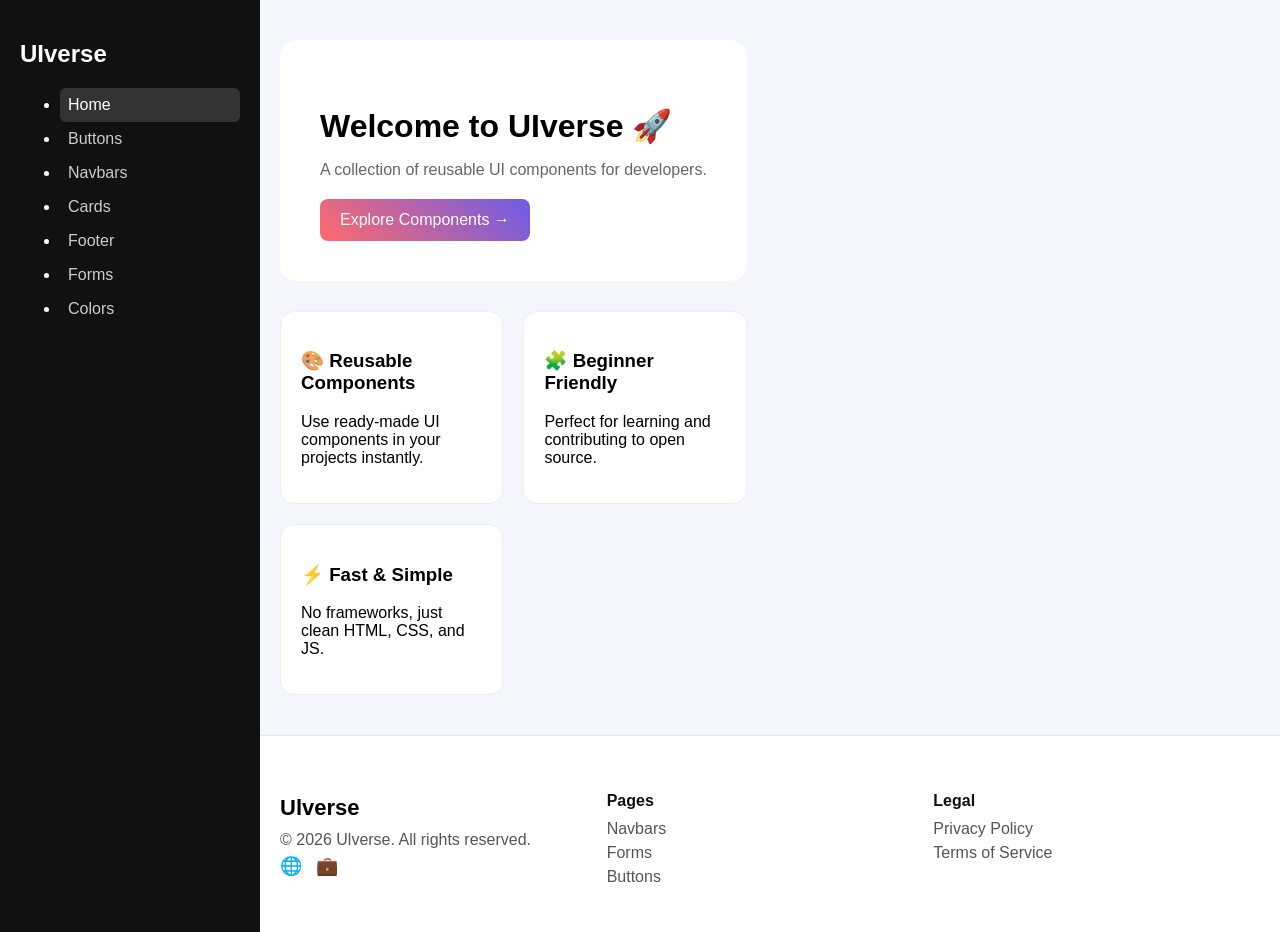
==== index.html @ 5fb39b83 "added footer and made it stick to the ground" ====
<!DOCTYPE html>
<html lang="en">
<head>
  <meta charset="UTF-8">
  <meta name="viewport" content="width=device-width, initial-scale=1.0">
  <link rel="icon" type="image/x-icon" href="/Public/favicon.ico" />
  <title>UIverse</title>
  <link rel="stylesheet" href="style.css">
</head>
<body>

<div class="container">

  <!-- Sidebar -->
  <aside class="sidebar">
    <h2>UIverse</h2>
    <ul>
      <li class="active"><a href="index.html">Home</a></li>
      <li><a href="button.html">Buttons</a></li>
      <li><a href="navbar.html">Navbars</a></li>
      <li><a href="cards.html">Cards</a></li>
      <li><a href="footer.html">Footer</a></li>
      <li><a href="form.html">Forms</a></li>
      <li><a href="color.html">Colors</a></li>
    </ul>
  </aside>

  <!-- Main -->
  <main class="main home">

    <!-- Hero Section -->
    <section class="hero">
      <h1>Welcome to UIverse 🚀</h1>
      <p>A collection of reusable UI components for developers.</p>

      <a href="button.html" class="explore-btn">
        Explore Components →
      </a>
    </section>

    <!-- Features -->
    <section class="features">

      <div class="feature-card">
        <h3>🎨 Reusable Components</h3>
        <p>Use ready-made UI components in your projects instantly.</p>
      </div>

      <div class="feature-card">
        <h3>🧩 Beginner Friendly</h3>
        <p>Perfect for learning and contributing to open source.</p>
      </div>

      <div class="feature-card">
        <h3>⚡ Fast & Simple</h3>
        <p>No frameworks, just clean HTML, CSS, and JS.</p>
      </div>

    </section>

  </main>

</div>
<footer class="footer">
  <div class="footer-container">

    <!-- Brand -->
    <div class="footer-col">
      <h2>Ulverse</h2>
      <p>© 2026 Ulverse. All rights reserved.</p>
      <div class="socials">
        <span>🌐</span>
        <span>💼</span>
      </div>
    </div>

    <!-- Pages -->
    <div class="footer-col">
      <h3>Pages</h3>
      <p>Navbars</p>
      <p>Forms</p>
      <p>Buttons</p>
    </div>

    <!-- Legal -->
    <div class="footer-col">
      <h3>Legal</h3>
      <p>Privacy Policy</p>
      <p>Terms of Service</p>
    </div>

  </div>
</footer>
</body>
</html>
---- style.css ----
body {
  margin: 0;
  font-family: Arial, sans-serif;
  background: #f4f6fb;
}

.container {
  display: flex;
}

/* Sidebar */
.sidebar {
  width: 220px;
  height: 100vh;
  background: #111;
  color: white;
  padding: 20px;
  position: fixed;
}

.sidebar a {
  display: block;
  padding: 8px;
  color: #ccc;
  text-decoration: none;
  border-radius: 6px;
}

.sidebar a:hover,
.sidebar .active a {
  color: white;
  background: #333;
}

/* Main */
.main {
  margin-left: 240px;
  padding: 40px;
  display: grid;
  grid-template-columns: repeat(auto-fit, minmax(280px, 1fr));
  gap: 20px;
}

/* Header */
.page-header {
  grid-column: 1 / -1;
}

.page-header p {
  color: #666;
}

/* Card */
.component-card {
  background: white;
  padding: 20px;
  border-radius: 14px;
  border: 1px solid #eee;
  display: flex;
  flex-direction: column;
  gap: 12px;
  transition: 0.3s;
}

.component-card:hover {
  transform: translateY(-6px);
  box-shadow: 0 15px 35px rgba(0,0,0,0.08);
}

/* Center Button */
.component-card button:first-of-type {
  align-self: center;
}

/* Actions */
.actions {
  display: flex;
  gap: 10px;
}

.actions button {
  flex: 1;
  padding: 8px;
  border: none;
  background: #111;
  color: white;
  border-radius: 6px;
  cursor: pointer;
}

.actions button:hover {
  background: #333;
}

/* Code */
.code-block {
  display: none;
  background: #0d1117;
  color: #c9d1d9;
  padding: 12px;
  border-radius: 10px;
  font-size: 12px;
}

/* Buttons */

/* Gradient */
.gradient-btn {
  padding: 10px 20px;
  border: none;
  color: white;
  background: linear-gradient(45deg, #ff6b6b, #6c5ce7);
  border-radius: 6px;
}

/* Outline */
.outline-btn {
  padding: 10px 20px;
  border: 2px solid #6c5ce7;
  background: transparent;
  color: #6c5ce7;
  border-radius: 6px;
}

/* Neon */
.neon-btn {
  padding: 10px 20px;
  background: #111;
  color: #00f7ff;
  border: 2px solid #00f7ff;
}

/* Glass */
.glass-btn {
  padding: 10px 20px;
  background: rgba(255,255,255,0.2);
  backdrop-filter: blur(10px);
  border-radius: 8px;
}

/* Shadow */
.shadow-btn {
  padding: 10px 20px;
  background: #00b894;
  color: white;
  border: none;
  border-radius: 6px;
  box-shadow: 0 5px 0 #019875;
}

/* Home Layout */
.home {
  display: block;
}

/* Hero Section */
.hero {
  background: white;
  padding: 40px;
  border-radius: 16px;
  margin-bottom: 30px;
}

.hero h1 {
  font-size: 32px;
  margin-bottom: 10px;
}

.hero p {
  color: #666;
  margin-bottom: 20px;
}

/* Explore Button */
.explore-btn {
  display: inline-block;
  padding: 12px 20px;
  background: linear-gradient(45deg, #ff6b6b, #6c5ce7);
  color: white;
  text-decoration: none;
  border-radius: 8px;
  transition: 0.3s;
}

.explore-btn:hover {
  transform: scale(1.05);
}

/* Features Grid */
.features {
  display: grid;
  grid-template-columns: repeat(auto-fit, minmax(220px, 1fr));
  gap: 20px;
}

/* Feature Card */
.feature-card {
  background: white;
  padding: 20px;
  border-radius: 14px;
  border: 1px solid #eee;
  transition: 0.3s;
}

.feature-card:hover {
  transform: translateY(-5px);
  box-shadow: 0 10px 25px rgba(0,0,0,0.08);
}

/* Make page full height */
body {
  display: flex;
  flex-direction: column;
  min-height: 100vh;
}

/* Push footer down */
.container {
  flex: 1;
}

/* Footer */
.footer {
  margin-left: 220px;
  background: #ffffff;
  padding: 40px 60px;
  border-top: 1px solid #e5e7eb;
}

/* Grid layout */
.footer-container {
  display: grid;
  grid-template-columns: repeat(3, 1fr); /* fixed since 3 columns */
  gap: 40px;
}

/* Typography */
.footer-col h2 {
  font-size: 22px;
  margin-bottom: 10px;
}

.footer-col h3 {
  font-size: 16px;
  margin-bottom: 10px;
  color: #111;
}

.footer-col p {
  margin: 6px 0;
  color: #555;
  cursor: pointer;
  transition: 0.2s;
}

.footer-col p:hover {
  color: #000;
  transform: translateX(3px);
}

/* Social icons */
.socials span {
  margin-right: 10px;
  font-size: 18px;
  cursor: pointer;
  transition: 0.2s;
}

.socials span:hover {
  transform: scale(1.2);
}
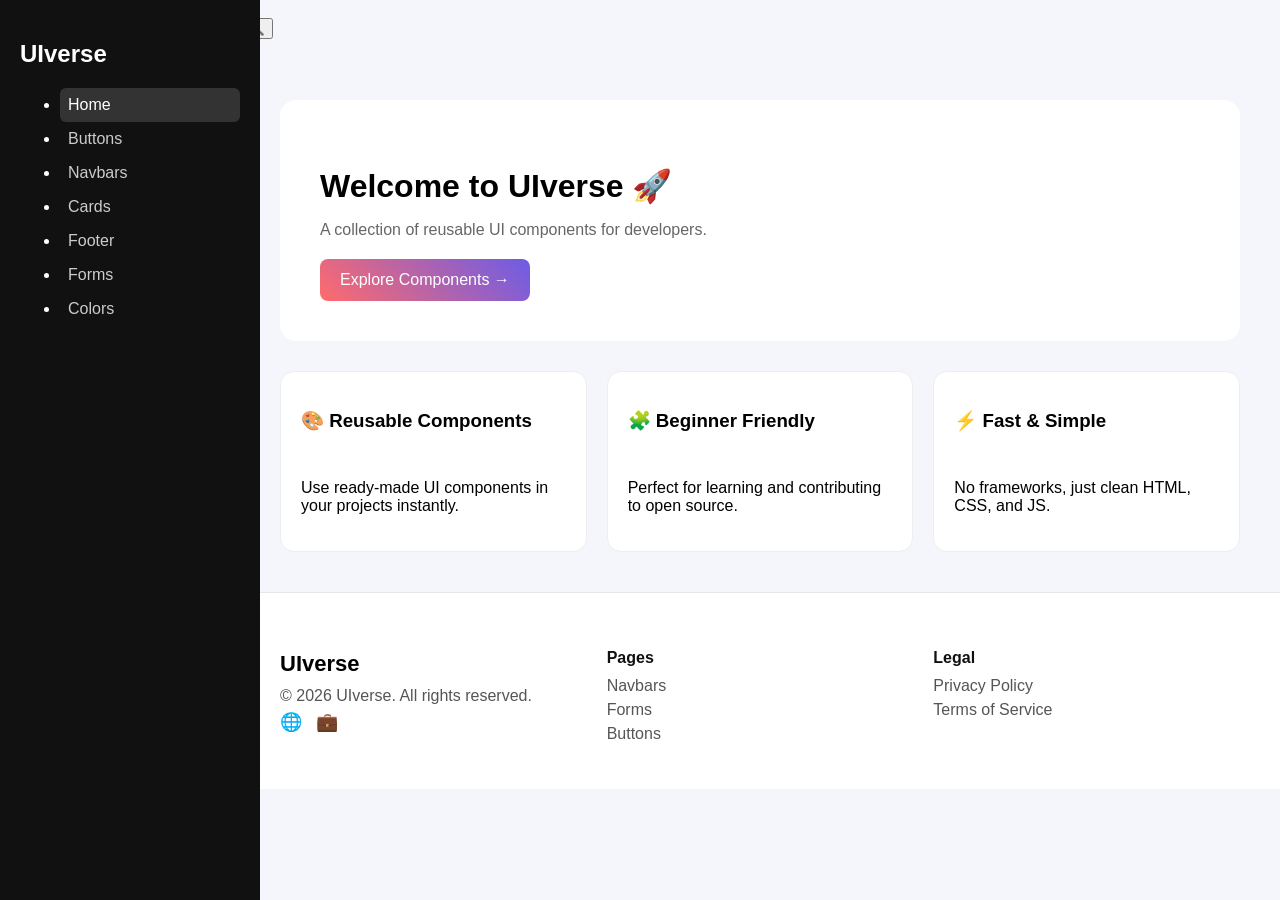
==== commit df3579fe: "Merge branch 'main' into main" ====
--- a/index.html
+++ b/index.html
@@ -9,7 +9,28 @@
 </head>
 <body>
 
-<div class="container">
+  <nav class="navbar">
+  <!-- Logo -->
+  <div class="logo">Ulverse</div>
+
+  <!-- Center Search Bar -->
+  <div class="search-bar">
+    <span class="nav-link active">Explore</span>
+    <input type="text" id="searchInput" placeholder="Search Components" />
+    <button class="search-btn">🔍</button>
+  </div>
+
+  <!-- Right Section -->
+  <div class="nav-right">
+    <button class="nav-btn">Add Component</button>
+    <button class="nav-btn">My Collection</button>
+    <a href="#"></a>
+    <a href="#"></a>
+  </div>
+</nav>
+
+
+ 
 
   <!-- Sidebar -->
   <aside class="sidebar">
@@ -26,6 +47,7 @@
   </aside>
 
   <!-- Main -->
+   <div class="content">
   <main class="main home">
 
     <!-- Hero Section -->
@@ -41,24 +63,22 @@
     <!-- Features -->
     <section class="features">
 
-      <div class="feature-card">
-        <h3>🎨 Reusable Components</h3>
-        <p>Use ready-made UI components in your projects instantly.</p>
-      </div>
+  <div class="feature-card component-card">
+    <h3>🎨 Reusable Components</h3>
+    <p>Use ready-made UI components in your projects instantly.</p>
+  </div>
 
-      <div class="feature-card">
-        <h3>🧩 Beginner Friendly</h3>
-        <p>Perfect for learning and contributing to open source.</p>
-      </div>
+  <div class="feature-card component-card">
+    <h3>🧩 Beginner Friendly</h3>
+    <p>Perfect for learning and contributing to open source.</p>
+  </div>
 
-      <div class="feature-card">
-        <h3>⚡ Fast & Simple</h3>
-        <p>No frameworks, just clean HTML, CSS, and JS.</p>
-      </div>
+  <div class="feature-card component-card">
+    <h3>⚡ Fast & Simple</h3>
+    <p>No frameworks, just clean HTML, CSS, and JS.</p>
+  </div>
 
-    </section>
-
-  </main>
+</section>
 
 </div>
 <footer class="footer">
@@ -66,8 +86,8 @@
 
     <!-- Brand -->
     <div class="footer-col">
-      <h2>Ulverse</h2>
-      <p>© 2026 Ulverse. All rights reserved.</p>
+      <h2>UIverse</h2>
+      <p>© 2026 UIverse. All rights reserved.</p>
       <div class="socials">
         <span>🌐</span>
         <span>💼</span>
@@ -92,4 +112,4 @@
   </div>
 </footer>
 </body>
-</html>+</html>
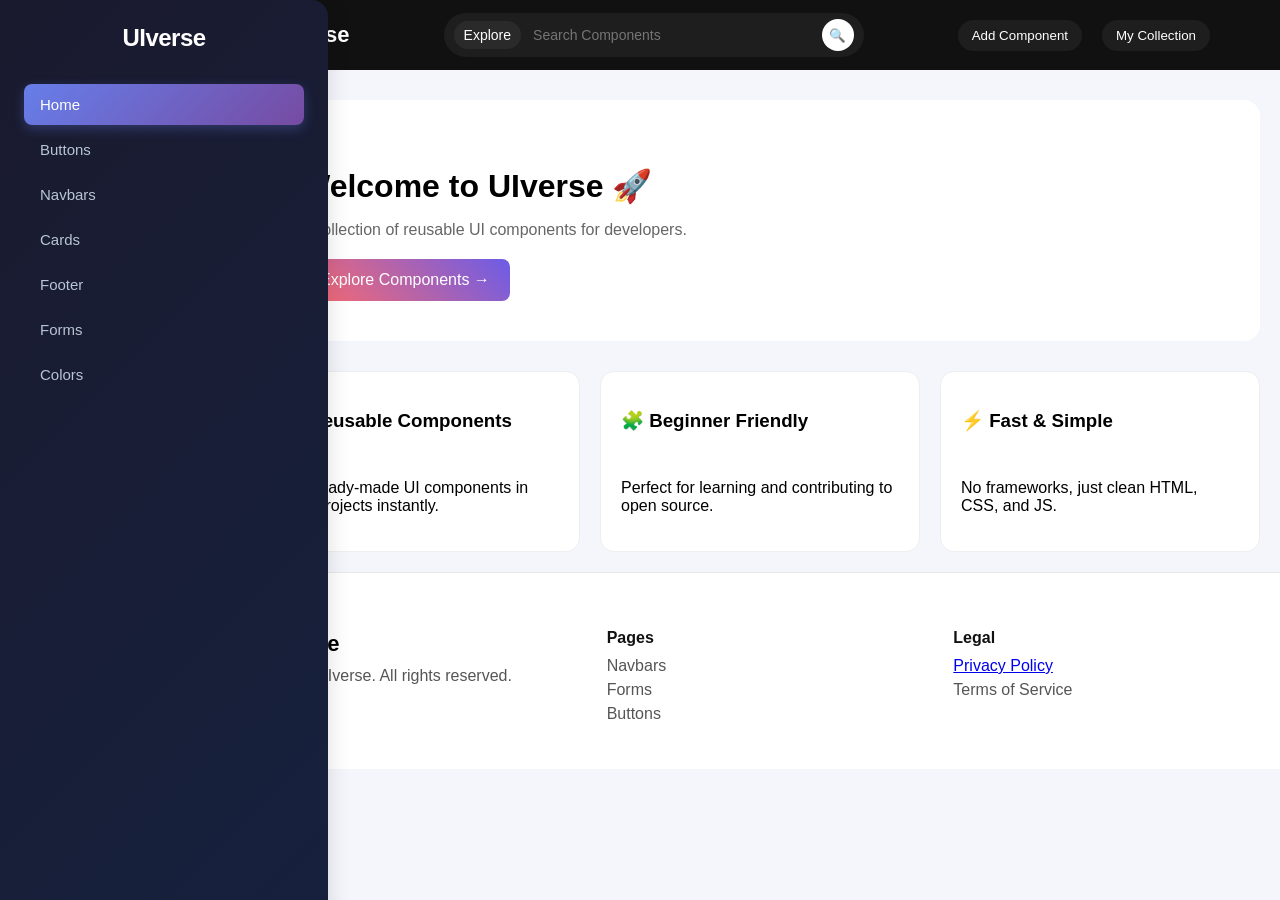
==== commit dabb2f7a: "Merge pull request #49 from chinmay1126/main privacy-policy page added" ====
--- a/index.html
+++ b/index.html
@@ -45,6 +45,7 @@
       <li><a href="color.html">Colors</a></li>
     </ul>
   </aside>
+  <div class="sidebar-backdrop" onclick="toggleSidebar()"></div>
 
   <!-- Main -->
    <div class="content">
@@ -105,11 +106,12 @@
     <!-- Legal -->
     <div class="footer-col">
       <h3>Legal</h3>
-      <p>Privacy Policy</p>
+      <p id="privacy-policy"><a href="privacypolicy.html">Privacy Policy</a></p>
       <p>Terms of Service</p>
     </div>
 
   </div>
 </footer>
+<script src="script.js"></script>
 </body>
 </html>
--- a/style.css
+++ b/style.css
@@ -1,41 +1,138 @@
+html, body {
+  height: 100%;
+  margin: 0;
+}
+
 body {
   margin: 0;
+  display: flex;
+  flex-direction: column;
   font-family: Arial, sans-serif;
   background: #f4f6fb;
 }
 
 .container {
   display: flex;
+  flex: 1;
 }
 
 /* Sidebar */
 .sidebar {
-  width: 220px;
+  width: 280px;
   height: 100vh;
-  background: #111;
-  color: white;
-  padding: 20px;
+  background: linear-gradient(135deg, #1a1a2e 0%, #16213e 100%);
+  color: white;
+  padding: 24px;
   position: fixed;
+  top: 0;
+  left: 0;
+  z-index: 1050;
+  box-shadow: 4px 0 20px rgba(0, 0, 0, 0.1);
+  transition: transform 0.3s cubic-bezier(0.4, 0, 0.2, 1);
+  border-radius: 0 16px 16px 0;
+  transform: translateX(0);
+}
+
+.sidebar-hidden .sidebar {
+  transform: translateX(-100%);
+}
+
+.sidebar-hidden .main {
+  margin-left: 0;
+  padding-top: 80px;
+}
+
+.sidebar-hidden .footer {
+  margin-left: 0;
+}
+
+
+.sidebar h2 {
+  font-size: 24px;
+  font-weight: 700;
+  margin: 0 0 32px 0;
+  color: #ffffff;
+  text-align: center;
+  letter-spacing: -0.5px;
+}
+
+.sidebar ul {
+  list-style: none;
+  padding: 0;
+  margin: 0;
 }
 
 .sidebar a {
   display: block;
-  padding: 8px;
-  color: #ccc;
+  padding: 12px 16px;
+  color: #b8c5d6;
   text-decoration: none;
-  border-radius: 6px;
-}
-
-.sidebar a:hover,
+  border-radius: 8px;
+  margin-bottom: 4px;
+  font-size: 15px;
+  font-weight: 500;
+  transition: all 0.2s ease;
+  position: relative;
+}
+
+.sidebar a:hover {
+  color: #ffffff;
+  background: rgba(255, 255, 255, 0.1);
+  transform: translateX(4px);
+}
+
 .sidebar .active a {
-  color: white;
-  background: #333;
+  color: #ffffff;
+  background: linear-gradient(135deg, #667eea 0%, #764ba2 100%);
+  box-shadow: 0 4px 12px rgba(102, 126, 234, 0.3);
+}
+
+.hamburger {
+  display: inline-flex;
+  position: fixed;
+  top: 18px;
+  /* Sits inside the sidebar near its top-right — within the 280px content area */
+  left: 244px;
+  z-index: 1100;
+  width: 36px;
+  height: 36px;
+  border: none;
+  border-radius: 8px;
+  background: rgba(255, 255, 255, 0.08);
+  color: #ffffff;
+  font-size: 16px;
+  align-items: center;
+  justify-content: center;
+  cursor: pointer;
+  transition: left 0.3s cubic-bezier(0.4, 0, 0.2, 1), background 0.2s ease;
+}
+
+.hamburger:hover {
+  background: rgba(255, 255, 255, 0.18);
+}
+
+/* When sidebar is hidden, slide hamburger to the far-left so user can reopen */
+.sidebar-hidden .hamburger {
+  left: 16px;
+  background: rgba(26, 26, 46, 0.95);
+  border: 1px solid rgba(255, 255, 255, 0.2);
+  box-shadow: 0 4px 12px rgba(0, 0, 0, 0.15);
+  width: 40px;
+  height: 40px;
+  border-radius: 10px;
+}
+
+.sidebar-backdrop {
+  display: none;
 }
 
 /* Main */
 .main {
+  flex: 1;
   margin-left: 240px;
-  padding: 40px;
+  margin-top: 80px;  
+  margin-left: 240px; 
+  padding: 20px;
   display: grid;
   grid-template-columns: repeat(auto-fit, minmax(280px, 1fr));
   gap: 20px;
@@ -216,14 +313,16 @@
 
 /* Push footer down */
 .container {
+  display: flex;
+  width: 100%;
   flex: 1;
 }
 
 /* Footer */
 .footer {
-  margin-left: 220px;
+  margin-left: 240px;
   background: #ffffff;
-  padding: 40px 60px;
+  padding: 40px 20px;
   border-top: 1px solid #e5e7eb;
 }
 
@@ -234,6 +333,71 @@
   gap: 40px;
 }
 
+@media (max-width: 900px) {
+  .container {
+    display: block;
+  }
+
+  .main {
+    margin-left: 0;
+    padding: 24px 18px 40px;
+  }
+
+  /* Reset hamburger to a proper standalone button on mobile */
+  .hamburger {
+    left: 16px;
+    top: 16px;
+    width: 42px;
+    height: 42px;
+    border-radius: 10px;
+    background: rgba(26, 26, 46, 0.95);
+    border: 1px solid rgba(255, 255, 255, 0.2);
+    box-shadow: 0 4px 12px rgba(0, 0, 0, 0.15);
+    font-size: 18px;
+  }
+
+  .sidebar {
+    transform: translateX(-100%);
+    width: 300px;
+    position: fixed;
+    top: 0;
+    left: 0;
+    height: 100vh;
+    z-index: 1050;
+    border-radius: 0 20px 20px 0;
+    box-shadow: 8px 0 30px rgba(0, 0, 0, 0.15);
+  }
+
+  .sidebar-open .sidebar {
+    transform: translateX(0);
+  }
+  .sidebar-open .main {
+    margin-left: 0;
+    padding-top: 80px;
+  }
+
+  .sidebar-backdrop {
+    display: block;
+    position: fixed;
+    inset: 0;
+    background: rgba(0, 0, 0, 0.5);
+    opacity: 0;
+    pointer-events: none;
+    transition: opacity 0.3s ease;
+    z-index: 1040;
+  }
+
+  .sidebar-open .sidebar-backdrop {
+    opacity: 1;
+    pointer-events: auto;
+  }
+
+  .footer {
+    margin-left: 0;
+    padding: 30px 20px;
+  }
+}
+
 /* Typography */
 .footer-col h2 {
   font-size: 22px;
@@ -268,4 +432,150 @@
 
 .socials span:hover {
   transform: scale(1.2);
+}
+
+.main-content {
+  margin-top: 80px;
+}
+
+/* Navbar Container */
+.navbar {
+  position: fixed;
+  top: 0;
+  left: 240px; /* adjust based on sidebar */
+  right: 0;
+  height: 70px;
+  background: #111;
+  display: flex;
+  align-items: center;
+  justify-content: space-between;
+  padding: 0 30px;
+  z-index: 1000;
+}
+
+/* Logo */
+.logo {
+  color: white;
+  font-size: 22px;
+  font-weight: bold;
+}
+
+/* Search Bar */
+.search-bar {
+  display: flex;
+  align-items: center;
+  background: #1e1e1e;
+  border-radius: 40px;
+  padding: 6px 10px;
+  gap: 10px;
+  width: 400px;
+}
+
+/* Explore Text */
+.nav-link {
+  color: #bbb;
+  font-size: 14px;
+  padding: 6px 10px;
+  border-radius: 20px;
+  cursor: pointer;
+}
+
+.nav-link.active {
+  background: #2a2a2a;
+  color: white;
+}
+
+/* Input */
+.search-bar input {
+  border: none;
+  outline: none;
+  background: transparent;
+  color: white;
+  flex: 1;
+  font-size: 14px;
+}
+
+/* Search Button */
+.search-btn {
+  background: white;
+  border: none;
+  border-radius: 50%;
+  width: 32px;
+  height: 32px;
+  cursor: pointer;
+}
+
+/* Right Section */
+.nav-right {
+  display: flex;
+  align-items: center;
+  gap: 20px;
+}
+
+/* Buttons */
+.nav-btn {
+  background: #1e1e1e;
+  color: white;
+  border: none;
+  padding: 8px 14px;
+  border-radius: 20px;
+  cursor: pointer;
+  transition: 0.3s;
+}
+
+.nav-btn:hover {
+  background: #2a2a2a;
+}
+
+/* Links */
+.nav-right a {
+  color: #ccc;
+  text-decoration: none;
+  font-size: 14px;
+}
+
+.nav-right a:hover {
+  color: white;
+}
+#privacy-policy {  
+  color:black;
+  text-decoration :none;
+}
+
+.privacy-wrapper {
+  max-width: 900px;
+  margin: 80px auto;
+  padding: 40px;
+  background: white;
+  border-radius: 12px;
+  box-shadow: 0 4px 20px rgba(0,0,0,0.05);
+}
+
+.privacy-wrapper h1 {
+  text-align: center;
+  font-size: 36px;
+  margin-bottom: 10px;
+}
+
+.last-updated {
+  color: gray;
+  margin-bottom: 30px;
+}
+
+.privacy-wrapper h2 {
+  text-align: center;
+  margin-top: 25px;
+  font-size: 22px;
+}
+
+.privacy-wrapper p,
+.privacy-wrapper li {
+  text-align: center;
+  color: #444;
+  line-height: 1.6;
+}
+
+.privacy-wrapper ul {
+  text-align: center;
+  padding-left: 20px;
 }
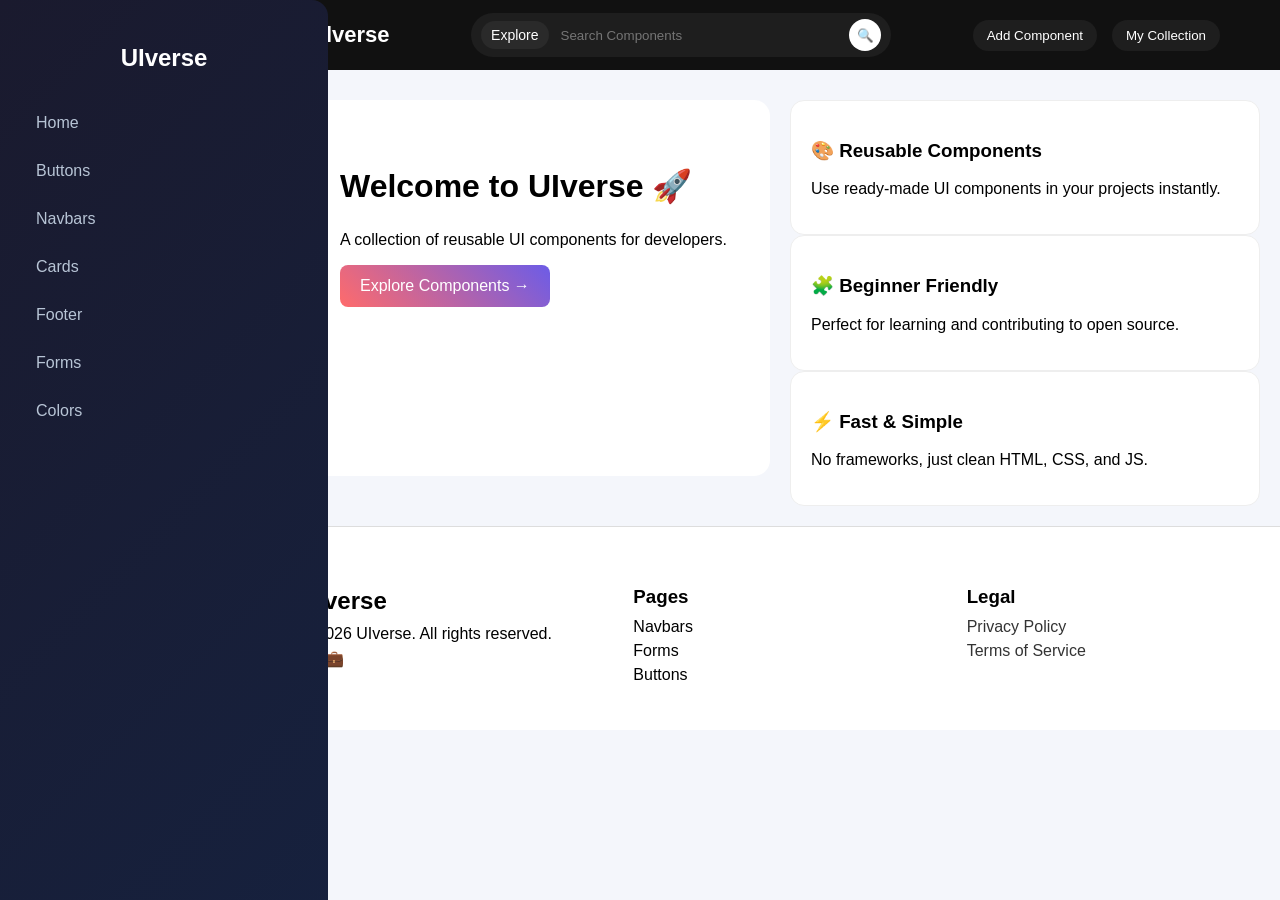
==== commit 6874ddac: "Merge pull request #56 from chinmay1126/main added a terms and services page and linked it to fotter" ====
--- a/index.html
+++ b/index.html
@@ -107,7 +107,7 @@
     <div class="footer-col">
       <h3>Legal</h3>
       <p id="privacy-policy"><a href="privacypolicy.html">Privacy Policy</a></p>
-      <p>Terms of Service</p>
+      <p id="Terms of Service"><a href="terms.html">Terms of Service</a></p>
     </div>
 
   </div>
--- a/style.css
+++ b/style.css
@@ -1,22 +1,24 @@
+/* RESET */
 html, body {
   height: 100%;
   margin: 0;
-}
-
-body {
-  margin: 0;
-  display: flex;
-  flex-direction: column;
   font-family: Arial, sans-serif;
   background: #f4f6fb;
 }
 
+/* LAYOUT */
+body {
+  display: flex;
+  flex-direction: column;
+  min-height: 100vh;
+}
+
 .container {
   display: flex;
   flex: 1;
 }
 
-/* Sidebar */
+/* ================= SIDEBAR ================= */
 .sidebar {
   width: 280px;
   height: 100vh;
@@ -27,422 +29,39 @@
   top: 0;
   left: 0;
   z-index: 1050;
-  box-shadow: 4px 0 20px rgba(0, 0, 0, 0.1);
-  transition: transform 0.3s cubic-bezier(0.4, 0, 0.2, 1);
   border-radius: 0 16px 16px 0;
-  transform: translateX(0);
-}
-
-.sidebar-hidden .sidebar {
-  transform: translateX(-100%);
-}
-
-.sidebar-hidden .main {
-  margin-left: 0;
-  padding-top: 80px;
-}
-
-.sidebar-hidden .footer {
-  margin-left: 0;
-}
-
+}
 
 .sidebar h2 {
-  font-size: 24px;
-  font-weight: 700;
-  margin: 0 0 32px 0;
-  color: #ffffff;
-  text-align: center;
-  letter-spacing: -0.5px;
+  text-align: center;
+  margin-bottom: 30px;
 }
 
 .sidebar ul {
   list-style: none;
   padding: 0;
-  margin: 0;
 }
 
 .sidebar a {
   display: block;
-  padding: 12px 16px;
+  padding: 12px;
   color: #b8c5d6;
   text-decoration: none;
   border-radius: 8px;
-  margin-bottom: 4px;
-  font-size: 15px;
-  font-weight: 500;
-  transition: all 0.2s ease;
-  position: relative;
+  margin-bottom: 6px;
+  transition: 0.3s;
 }
 
 .sidebar a:hover {
-  color: #ffffff;
-  background: rgba(255, 255, 255, 0.1);
-  transform: translateX(4px);
-}
-
-.sidebar .active a {
-  color: #ffffff;
-  background: linear-gradient(135deg, #667eea 0%, #764ba2 100%);
-  box-shadow: 0 4px 12px rgba(102, 126, 234, 0.3);
-}
-
-.hamburger {
-  display: inline-flex;
-  position: fixed;
-  top: 18px;
-  /* Sits inside the sidebar near its top-right — within the 280px content area */
-  left: 244px;
-  z-index: 1100;
-  width: 36px;
-  height: 36px;
-  border: none;
-  border-radius: 8px;
-  background: rgba(255, 255, 255, 0.08);
-  color: #ffffff;
-  font-size: 16px;
-  align-items: center;
-  justify-content: center;
-  cursor: pointer;
-  transition: left 0.3s cubic-bezier(0.4, 0, 0.2, 1), background 0.2s ease;
-}
-
-.hamburger:hover {
-  background: rgba(255, 255, 255, 0.18);
-}
-
-/* When sidebar is hidden, slide hamburger to the far-left so user can reopen */
-.sidebar-hidden .hamburger {
-  left: 16px;
-  background: rgba(26, 26, 46, 0.95);
-  border: 1px solid rgba(255, 255, 255, 0.2);
-  box-shadow: 0 4px 12px rgba(0, 0, 0, 0.15);
-  width: 40px;
-  height: 40px;
-  border-radius: 10px;
-}
-
-.sidebar-backdrop {
-  display: none;
-}
-
-/* Main */
-.main {
-  flex: 1;
-  margin-left: 240px;
-  margin-top: 80px;  
-  margin-left: 240px; 
-  padding: 20px;
-  display: grid;
-  grid-template-columns: repeat(auto-fit, minmax(280px, 1fr));
-  gap: 20px;
-}
-
-/* Header */
-.page-header {
-  grid-column: 1 / -1;
-}
-
-.page-header p {
-  color: #666;
-}
-
-/* Card */
-.component-card {
-  background: white;
-  padding: 20px;
-  border-radius: 14px;
-  border: 1px solid #eee;
-  display: flex;
-  flex-direction: column;
-  gap: 12px;
-  transition: 0.3s;
-}
-
-.component-card:hover {
-  transform: translateY(-6px);
-  box-shadow: 0 15px 35px rgba(0,0,0,0.08);
-}
-
-/* Center Button */
-.component-card button:first-of-type {
-  align-self: center;
-}
-
-/* Actions */
-.actions {
-  display: flex;
-  gap: 10px;
-}
-
-.actions button {
-  flex: 1;
-  padding: 8px;
-  border: none;
-  background: #111;
-  color: white;
-  border-radius: 6px;
-  cursor: pointer;
-}
-
-.actions button:hover {
-  background: #333;
-}
-
-/* Code */
-.code-block {
-  display: none;
-  background: #0d1117;
-  color: #c9d1d9;
-  padding: 12px;
-  border-radius: 10px;
-  font-size: 12px;
-}
-
-/* Buttons */
-
-/* Gradient */
-.gradient-btn {
-  padding: 10px 20px;
-  border: none;
-  color: white;
-  background: linear-gradient(45deg, #ff6b6b, #6c5ce7);
-  border-radius: 6px;
-}
-
-/* Outline */
-.outline-btn {
-  padding: 10px 20px;
-  border: 2px solid #6c5ce7;
-  background: transparent;
-  color: #6c5ce7;
-  border-radius: 6px;
-}
-
-/* Neon */
-.neon-btn {
-  padding: 10px 20px;
-  background: #111;
-  color: #00f7ff;
-  border: 2px solid #00f7ff;
-}
-
-/* Glass */
-.glass-btn {
-  padding: 10px 20px;
-  background: rgba(255,255,255,0.2);
-  backdrop-filter: blur(10px);
-  border-radius: 8px;
-}
-
-/* Shadow */
-.shadow-btn {
-  padding: 10px 20px;
-  background: #00b894;
-  color: white;
-  border: none;
-  border-radius: 6px;
-  box-shadow: 0 5px 0 #019875;
-}
-
-/* Home Layout */
-.home {
-  display: block;
-}
-
-/* Hero Section */
-.hero {
-  background: white;
-  padding: 40px;
-  border-radius: 16px;
-  margin-bottom: 30px;
-}
-
-.hero h1 {
-  font-size: 32px;
-  margin-bottom: 10px;
-}
-
-.hero p {
-  color: #666;
-  margin-bottom: 20px;
-}
-
-/* Explore Button */
-.explore-btn {
-  display: inline-block;
-  padding: 12px 20px;
-  background: linear-gradient(45deg, #ff6b6b, #6c5ce7);
-  color: white;
-  text-decoration: none;
-  border-radius: 8px;
-  transition: 0.3s;
-}
-
-.explore-btn:hover {
-  transform: scale(1.05);
-}
-
-/* Features Grid */
-.features {
-  display: grid;
-  grid-template-columns: repeat(auto-fit, minmax(220px, 1fr));
-  gap: 20px;
-}
-
-/* Feature Card */
-.feature-card {
-  background: white;
-  padding: 20px;
-  border-radius: 14px;
-  border: 1px solid #eee;
-  transition: 0.3s;
-}
-
-.feature-card:hover {
-  transform: translateY(-5px);
-  box-shadow: 0 10px 25px rgba(0,0,0,0.08);
-}
-
-/* Make page full height */
-body {
-  display: flex;
-  flex-direction: column;
-  min-height: 100vh;
-}
-
-/* Push footer down */
-.container {
-  display: flex;
-  width: 100%;
-  flex: 1;
-}
-
-/* Footer */
-.footer {
-  margin-left: 240px;
-  background: #ffffff;
-  padding: 40px 20px;
-  border-top: 1px solid #e5e7eb;
-}
-
-/* Grid layout */
-.footer-container {
-  display: grid;
-  grid-template-columns: repeat(3, 1fr); /* fixed since 3 columns */
-  gap: 40px;
-}
-
-@media (max-width: 900px) {
-  .container {
-    display: block;
-  }
-
-  .main {
-    margin-left: 0;
-    padding: 24px 18px 40px;
-  }
-
-  /* Reset hamburger to a proper standalone button on mobile */
-  .hamburger {
-    left: 16px;
-    top: 16px;
-    width: 42px;
-    height: 42px;
-    border-radius: 10px;
-    background: rgba(26, 26, 46, 0.95);
-    border: 1px solid rgba(255, 255, 255, 0.2);
-    box-shadow: 0 4px 12px rgba(0, 0, 0, 0.15);
-    font-size: 18px;
-  }
-
-  .sidebar {
-    transform: translateX(-100%);
-    width: 300px;
-    position: fixed;
-    top: 0;
-    left: 0;
-    height: 100vh;
-    z-index: 1050;
-    border-radius: 0 20px 20px 0;
-    box-shadow: 8px 0 30px rgba(0, 0, 0, 0.15);
-  }
-
-  .sidebar-open .sidebar {
-    transform: translateX(0);
-  }
-  .sidebar-open .main {
-    margin-left: 0;
-    padding-top: 80px;
-  }
-
-  .sidebar-backdrop {
-    display: block;
-    position: fixed;
-    inset: 0;
-    background: rgba(0, 0, 0, 0.5);
-    opacity: 0;
-    pointer-events: none;
-    transition: opacity 0.3s ease;
-    z-index: 1040;
-  }
-
-  .sidebar-open .sidebar-backdrop {
-    opacity: 1;
-    pointer-events: auto;
-  }
-
-  .footer {
-    margin-left: 0;
-    padding: 30px 20px;
-  }
-}
-
-/* Typography */
-.footer-col h2 {
-  font-size: 22px;
-  margin-bottom: 10px;
-}
-
-.footer-col h3 {
-  font-size: 16px;
-  margin-bottom: 10px;
-  color: #111;
-}
-
-.footer-col p {
-  margin: 6px 0;
-  color: #555;
-  cursor: pointer;
-  transition: 0.2s;
-}
-
-.footer-col p:hover {
-  color: #000;
-  transform: translateX(3px);
-}
-
-/* Social icons */
-.socials span {
-  margin-right: 10px;
-  font-size: 18px;
-  cursor: pointer;
-  transition: 0.2s;
-}
-
-.socials span:hover {
-  transform: scale(1.2);
-}
-
-.main-content {
-  margin-top: 80px;
-}
-
-/* Navbar Container */
+  background: rgba(255,255,255,0.1);
+  color: white;
+}
+
+/* ================= NAVBAR ================= */
 .navbar {
   position: fixed;
   top: 0;
-  left: 240px; /* adjust based on sidebar */
+  left: 280px;
   right: 0;
   height: 70px;
   background: #111;
@@ -453,14 +72,12 @@
   z-index: 1000;
 }
 
-/* Logo */
 .logo {
   color: white;
   font-size: 22px;
   font-weight: bold;
 }
 
-/* Search Bar */
 .search-bar {
   display: flex;
   align-items: center;
@@ -471,13 +88,11 @@
   width: 400px;
 }
 
-/* Explore Text */
 .nav-link {
   color: #bbb;
   font-size: 14px;
   padding: 6px 10px;
   border-radius: 20px;
-  cursor: pointer;
 }
 
 .nav-link.active {
@@ -485,17 +100,14 @@
   color: white;
 }
 
-/* Input */
 .search-bar input {
   border: none;
   outline: none;
   background: transparent;
   color: white;
   flex: 1;
-  font-size: 14px;
-}
-
-/* Search Button */
+}
+
 .search-btn {
   background: white;
   border: none;
@@ -505,14 +117,11 @@
   cursor: pointer;
 }
 
-/* Right Section */
 .nav-right {
   display: flex;
-  align-items: center;
-  gap: 20px;
-}
-
-/* Buttons */
+  gap: 15px;
+}
+
 .nav-btn {
   background: #1e1e1e;
   color: white;
@@ -520,62 +129,161 @@
   padding: 8px 14px;
   border-radius: 20px;
   cursor: pointer;
-  transition: 0.3s;
 }
 
 .nav-btn:hover {
   background: #2a2a2a;
 }
 
-/* Links */
-.nav-right a {
-  color: #ccc;
+/* ================= MAIN ================= */
+.main {
+  margin-left: 280px;
+  margin-top: 80px;
+  padding: 20px;
+  display: grid;
+  grid-template-columns: repeat(auto-fit, minmax(280px, 1fr));
+  gap: 20px;
+}
+
+/* ================= CARDS ================= */
+.component-card {
+  background: white;
+  padding: 20px;
+  border-radius: 14px;
+  border: 1px solid #eee;
+  transition: 0.3s;
+}
+
+.component-card:hover {
+  transform: translateY(-6px);
+  box-shadow: 0 15px 35px rgba(0,0,0,0.08);
+}
+
+/* ================= BUTTONS ================= */
+.actions {
+  display: flex;
+  gap: 10px;
+}
+
+.actions button {
+  flex: 1;
+  padding: 8px;
+  border: none;
+  background: #111;
+  color: white;
+  border-radius: 6px;
+  cursor: pointer;
+}
+
+.actions button:hover {
+  background: #333;
+}
+
+/* ================= HERO ================= */
+.hero {
+  background: white;
+  padding: 40px;
+  border-radius: 16px;
+  margin-bottom: 30px;
+}
+
+.hero h1 {
+  font-size: 32px;
+}
+
+.explore-btn {
+  display: inline-block;
+  padding: 12px 20px;
+  background: linear-gradient(45deg, #ff6b6b, #6c5ce7);
+  color: white;
+  border-radius: 8px;
   text-decoration: none;
-  font-size: 14px;
-}
-
-.nav-right a:hover {
-  color: white;
-}
-#privacy-policy {  
-  color:black;
-  text-decoration :none;
+}
+
+/* ================= POLICY PAGES ================= */
+.full-page {
+  margin-left: 280px;
+  margin-top: 80px;
+  padding: 20px;
 }
 
 .privacy-wrapper {
   max-width: 900px;
-  margin: 80px auto;
+  margin: auto;
   padding: 40px;
   background: white;
   border-radius: 12px;
-  box-shadow: 0 4px 20px rgba(0,0,0,0.05);
 }
 
 .privacy-wrapper h1 {
   text-align: center;
   font-size: 36px;
+}
+
+.privacy-wrapper h2 {
+  text-align: center;
+  margin-top: 20px;
+}
+
+.privacy-wrapper p {
+  text-align: center;
+  color: #444;
+}
+
+/* ================= FOOTER ================= */
+.footer {
+  margin-left: 280px;
+  background: #fff;
+  padding: 40px 20px;
+  border-top: 1px solid #ddd;
+}
+
+.footer-container {
+  display: grid;
+  grid-template-columns: repeat(3, 1fr);
+  gap: 40px;
+}
+
+.footer-col h2,
+.footer-col h3 {
   margin-bottom: 10px;
 }
 
-.last-updated {
-  color: gray;
-  margin-bottom: 30px;
-}
-
-.privacy-wrapper h2 {
-  text-align: center;
-  margin-top: 25px;
-  font-size: 22px;
-}
-
-.privacy-wrapper p,
-.privacy-wrapper li {
-  text-align: center;
-  color: #444;
-  line-height: 1.6;
-}
-
-.privacy-wrapper ul {
-  text-align: center;
-  padding-left: 20px;
+.footer-col p {
+  margin: 6px 0;
+}
+
+.footer-col a {
+  text-decoration: none;
+  color: #333;
+}
+
+.footer-col a:hover {
+  color: #007bff;
+}
+
+/* ================= MOBILE ================= */
+@media (max-width: 900px) {
+
+  .sidebar {
+    transform: translateX(-100%);
+  }
+
+  .navbar {
+    left: 0;
+  }
+
+  .main,
+  .footer,
+  .full-page {
+    margin-left: 0;
+  }
+
+  .search-bar {
+    width: 200px;
+  }
+
+  .footer-container {
+    grid-template-columns: 1fr;
+  }
 }
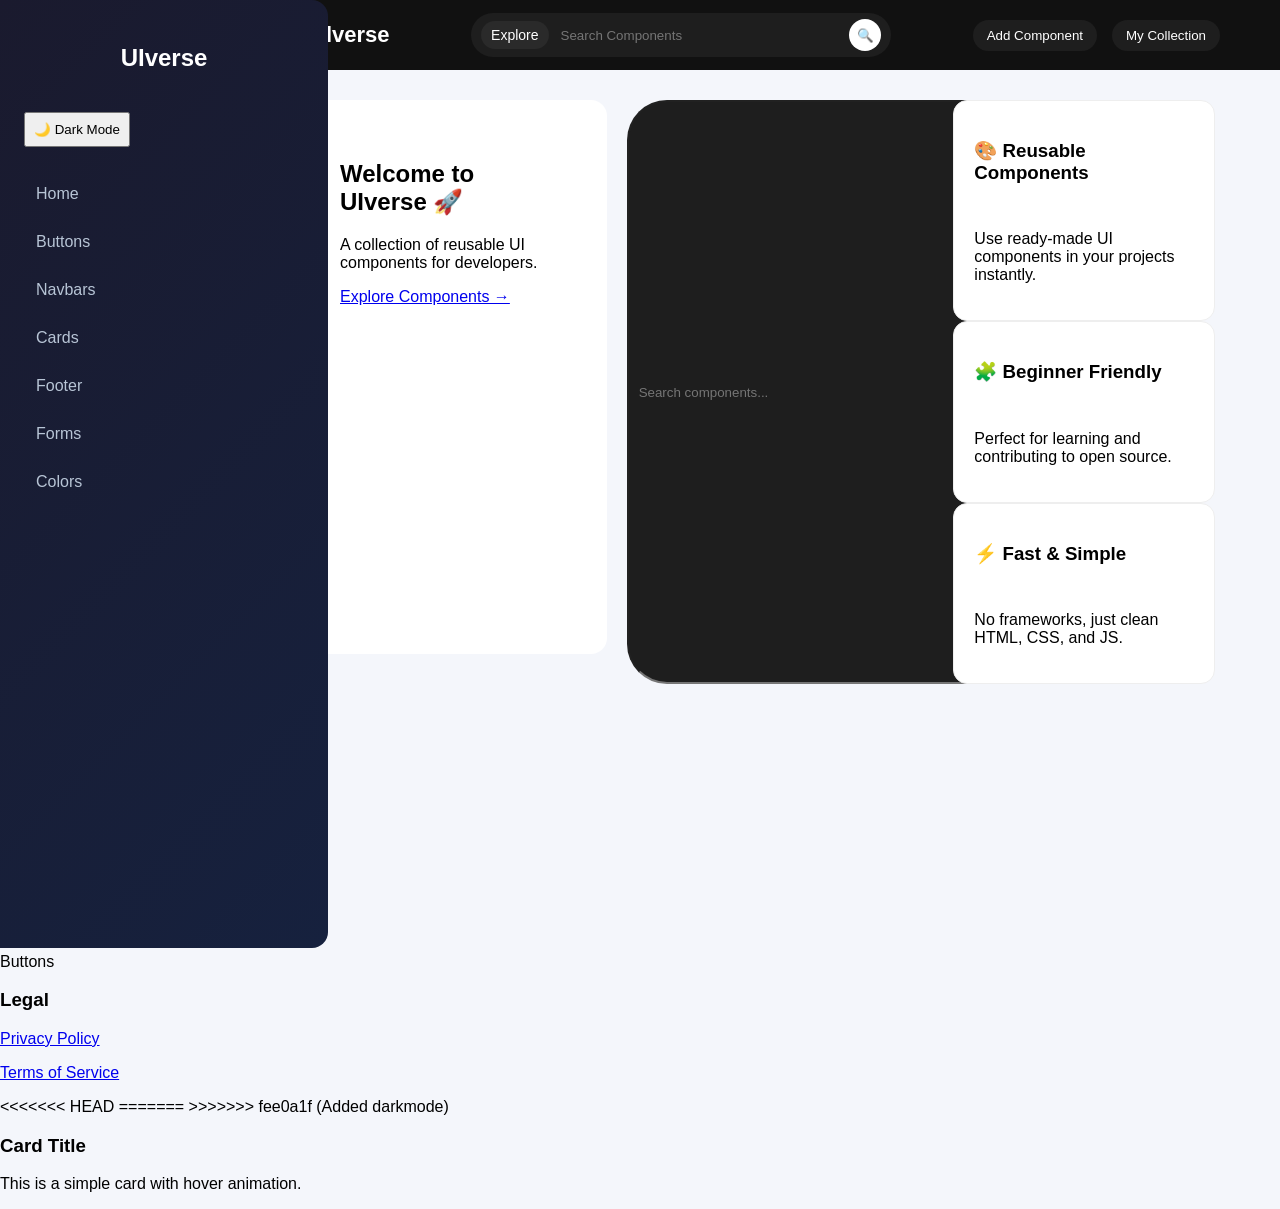
==== commit 1e393c49: "Merge branch 'main' into feature/button-ui" ====
--- a/index.html
+++ b/index.html
@@ -35,6 +35,12 @@
   <!-- Sidebar -->
   <aside class="sidebar">
     <h2>UIverse</h2>
+
+    <!-- 🌙 DARK MODE TOGGLE (ADDED) -->
+    <button id="theme-toggle" style="margin:10px 0; padding:8px; cursor:pointer;">
+      🌙 Dark Mode
+    </button>
+
     <ul>
       <li class="active"><a href="index.html">Home</a></li>
       <li><a href="button.html">Buttons</a></li>
@@ -61,6 +67,15 @@
       </a>
     </section>
 
+    <!-- 🔍 SEARCH BAR -->
+    <input 
+      type="text" 
+      id="searchInput" 
+      class="search-bar" 
+      placeholder="Search components..." 
+      onkeyup="searchComponents()"
+    />
+
     <!-- Features -->
     <section class="features">
 
@@ -82,10 +97,11 @@
 </section>
 
 </div>
+
+<!-- Footer -->
 <footer class="footer">
   <div class="footer-container">
 
-    <!-- Brand -->
     <div class="footer-col">
       <h2>UIverse</h2>
       <p>© 2026 UIverse. All rights reserved.</p>
@@ -95,7 +111,6 @@
       </div>
     </div>
 
-    <!-- Pages -->
     <div class="footer-col">
       <h3>Pages</h3>
       <p>Navbars</p>
@@ -103,7 +118,6 @@
       <p>Buttons</p>
     </div>
 
-    <!-- Legal -->
     <div class="footer-col">
       <h3>Legal</h3>
       <p id="privacy-policy"><a href="privacypolicy.html">Privacy Policy</a></p>
@@ -112,6 +126,16 @@
 
   </div>
 </footer>
+<<<<<<< HEAD
 <script src="script.js"></script>
+=======
+
+<script src="script.js"></script>
+
+>>>>>>> fee0a1f (Added darkmode)
 </body>
 </html>
+<div class="card">
+  <h3>Card Title</h3>
+  <p>This is a simple card with hover animation.</p>
+</div>
--- a/style.css
+++ b/style.css
@@ -14,7 +14,7 @@
 }
 
 .container {
-  display: flex;
+  display: flex; 
   flex: 1;
 }
 
@@ -151,6 +151,10 @@
   padding: 20px;
   border-radius: 14px;
   border: 1px solid #eee;
+  display: flex;
+  flex-direction: column;
+  gap: 12px;
+  width: 220px;
   transition: 0.3s;
 }
 
@@ -187,6 +191,9 @@
   margin-bottom: 30px;
 }
 
+/* Buttons */
+ .button-group {
+  display: flex;
 .hero h1 {
   font-size: 32px;
 }
@@ -225,6 +232,25 @@
   margin-top: 20px;
 }
 
+@media (max-width: 770px) {
+  .layout {
+    grid-template-columns: 1fr; 
+  }
+
+  .page-header {
+    justify-content: center;
+  }
+
+  .button-group {
+    flex-direction: column;
+    align-items: center;
+  }
+}
+
+
+/* Home Layout */
+.home {
+  display: block;
 .privacy-wrapper p {
   text-align: center;
   color: #444;
@@ -286,4 +312,130 @@
   .footer-container {
     grid-template-columns: 1fr;
   }
+.socials span:hover {
+  transform: scale(1.2);
+}
+.search-wrapper {
+  width: 100%;
+  margin: 20px 0;
+}
+
+.search-wrapper input {
+  width: 100%;
+  padding: 12px 16px;
+  border-radius: 10px;
+  border: 1px solid #ddd;
+  font-size: 14px;
+  outline: none;
+}
+
+.search-wrapper input:focus {
+  border-color: #6c5ce7;
+  box-shadow: 0 0 0 3px rgba(108, 92, 231, 0.1);
+}
+/* 🌙 DARK MODE (ADDED) */
+
+.dark-mode {
+  background: #0f172a;
+  color: #e5e7eb;
+}
+
+/* Sidebar */
+.dark-mode .sidebar {
+  background: #020617;
+  color: #e5e7eb;
+}
+
+.dark-mode .sidebar a {
+  color: #94a3b8;
+}
+
+.dark-mode .sidebar a:hover,
+.dark-mode .sidebar .active a {
+  background: #1e293b;
+  color: #ffffff;
+}
+
+/* Main Cards */
+.dark-mode .component-card,
+.dark-mode .feature-card,
+.dark-mode .hero {
+  background: #1e293b;
+  border-color: #334155;
+  color: #e5e7eb;
+}
+
+/* Text */
+.dark-mode p {
+  color: #cbd5f5;
+}
+
+/* Buttons */
+.dark-mode .actions button {
+  background: #334155;
+}
+
+.dark-mode .actions button:hover {
+  background: #475569;
+}
+
+/* Code Block */
+.dark-mode .code-block {
+  background: #020617;
+  color: #38bdf8;
+}
+
+/* Footer */
+.dark-mode .footer {
+  background: #020617;
+  border-top: 1px solid #1e293b;
+}
+
+.dark-mode .footer-col p {
+  color: #94a3b8;
+}
+
+.dark-mode .footer-col p:hover {
+  color: #ffffff;
+}
+
+/* Search Bar */
+.dark-mode .search-wrapper input {
+  background: #1e293b;
+  color: #ffffff;
+  border: 1px solid #334155;
+}
+
+/* Toggle Button Styling */
+#theme-toggle {
+  border: none;
+  border-radius: 8px;
+  background: #ffffff;
+  color: #111;
+  font-weight: 600;
+  transition: 0.3s;
+}
+
+.dark-mode #theme-toggle {
+  background: #1e293b;
+  color: #ffffff;
+}
+/* Card Base Style */
+.card {
+  background: #ffffff;
+  border-radius: 12px;
+  padding: 20px;
+  transition: all 0.3s ease;
+  cursor: pointer;
+}
+
+/* Hover Effect */
+.card:hover {
+  transform: scale(1.05);
+  box-shadow: 0 10px 25px rgba(0, 0, 0, 0.15);
+}
+
+/* Optional: Smooth inner content animation */
+.card * {
+  transition: all 0.3s ease;
 }
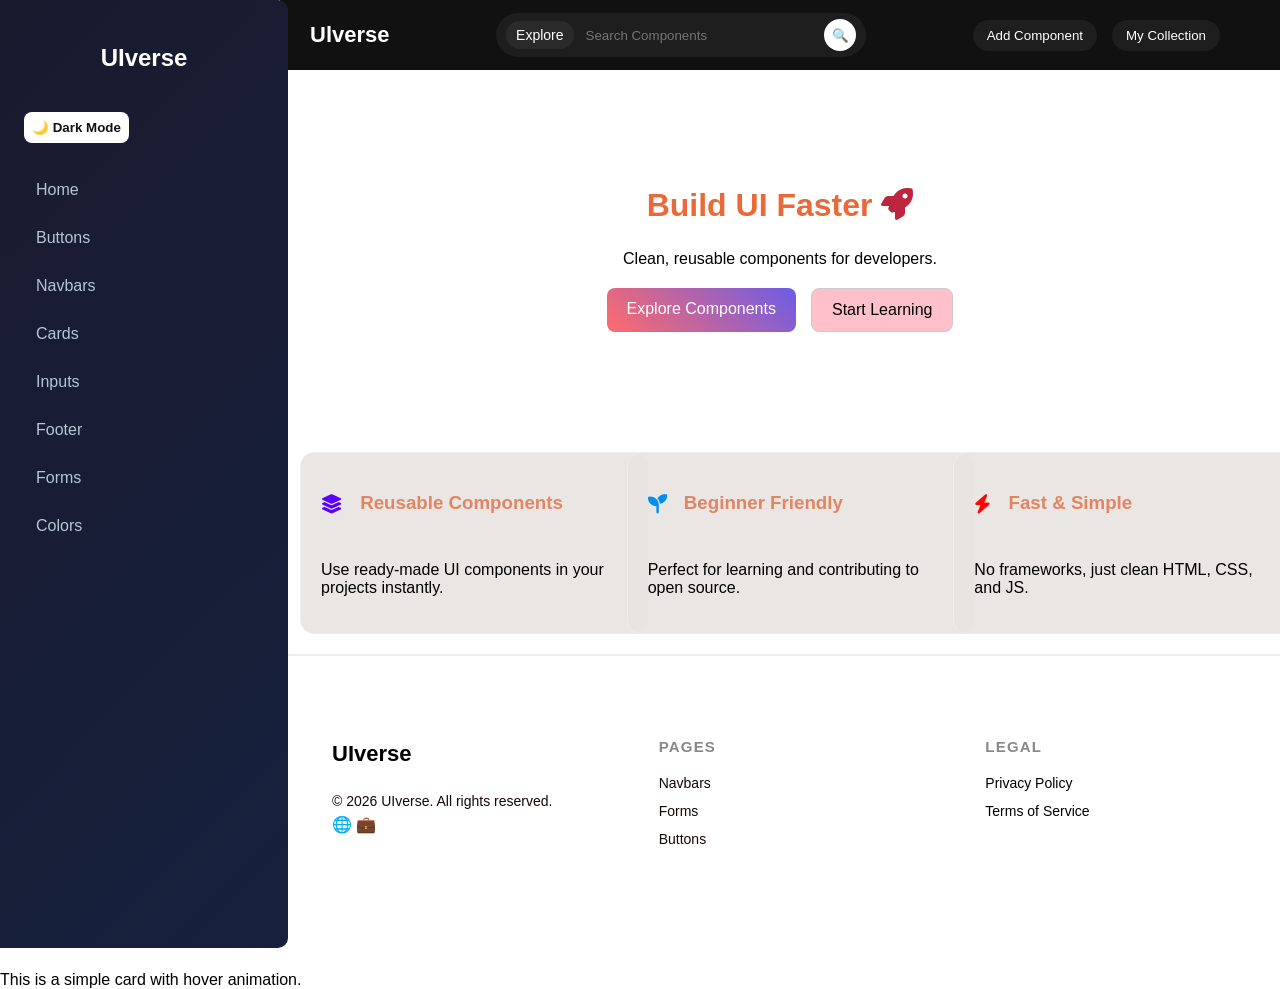
==== commit c84e5e66: "Merge pull request #126 from muskansngh07/icons Added icons instead of emojis." ====
--- a/index.html
+++ b/index.html
@@ -6,6 +6,7 @@
   <link rel="icon" type="image/x-icon" href="/Public/favicon.ico" />
   <title>UIverse</title>
   <link rel="stylesheet" href="style.css">
+  <link rel="stylesheet" href="https://cdnjs.cloudflare.com/ajax/libs/font-awesome/6.5.1/css/all.min.css">
 </head>
 <body>
 
@@ -16,7 +17,7 @@
   <!-- Center Search Bar -->
   <div class="search-bar">
     <span class="nav-link active">Explore</span>
-    <input type="text" id="searchInput" placeholder="Search Components" />
+    <input type="text" id="searchInput" placeholder="Search Components" onkeydown="handleSearch(event)" />
     <button class="search-btn">🔍</button>
   </div>
 
@@ -46,6 +47,7 @@
       <li><a href="button.html">Buttons</a></li>
       <li><a href="navbar.html">Navbars</a></li>
       <li><a href="cards.html">Cards</a></li>
+      <li><a href="inputs.html">Inputs</a></li>
       <li><a href="footer.html">Footer</a></li>
       <li><a href="form.html">Forms</a></li>
       <li><a href="color.html">Colors</a></li>
@@ -59,38 +61,31 @@
 
     <!-- Hero Section -->
     <section class="hero">
-      <h1>Welcome to UIverse 🚀</h1>
-      <p>A collection of reusable UI components for developers.</p>
+  <h1>Build UI Faster <i class="fas fa-rocket"></i></h1>
+  <p>Clean, reusable components for developers.</p>
 
-      <a href="button.html" class="explore-btn">
-        Explore Components →
-      </a>
-    </section>
+  <div class="hero-actions">
+    <a href="button.html" class="explore-btn">Explore Components</a>
+    <a href="form.html" class="secondary-btn">Start Learning</a>
+  </div>
+</section>
 
-    <!-- 🔍 SEARCH BAR -->
-    <input 
-      type="text" 
-      id="searchInput" 
-      class="search-bar" 
-      placeholder="Search components..." 
-      onkeyup="searchComponents()"
-    />
-
+ 
     <!-- Features -->
     <section class="features">
 
-  <div class="feature-card component-card">
-    <h3>🎨 Reusable Components</h3>
+  <div class="feature-card component-card" data-name="components reusable ui">
+    <h3><i class="fas fa-layer-group"></i> Reusable Components</h3>
     <p>Use ready-made UI components in your projects instantly.</p>
   </div>
 
-  <div class="feature-card component-card">
-    <h3>🧩 Beginner Friendly</h3>
+  <div class="feature-card component-card" data-name="beginner learning">
+    <h3><i class="fas fa-seedling"></i> Beginner Friendly</h3>
     <p>Perfect for learning and contributing to open source.</p>
   </div>
 
-  <div class="feature-card component-card">
-    <h3>⚡ Fast & Simple</h3>
+  <div class="feature-card component-card" data-name="fast simple html css js">
+    <h3><i class="fas fa-bolt"></i> Fast & Simple</h3>
     <p>No frameworks, just clean HTML, CSS, and JS.</p>
   </div>
 
@@ -126,16 +121,9 @@
 
   </div>
 </footer>
-<<<<<<< HEAD
 <script src="script.js"></script>
-=======
-
-<script src="script.js"></script>
-
->>>>>>> fee0a1f (Added darkmode)
 </body>
 </html>
-<div class="card">
   <h3>Card Title</h3>
   <p>This is a simple card with hover animation.</p>
 </div>
--- a/style.css
+++ b/style.css
@@ -3,7 +3,7 @@
   height: 100%;
   margin: 0;
   font-family: Arial, sans-serif;
-  background: #f4f6fb;
+  background: #ffffff;
 }
 
 /* LAYOUT */
@@ -11,16 +11,102 @@
   display: flex;
   flex-direction: column;
   min-height: 100vh;
-}
-
+  background:#ffffff;
+}
+
+h1 {
+  color: rgb(235, 104, 57);
+}
+
+h3 {
+  color: rgb(226, 133, 99);
+}
+
+/*navbar*/
+
+nav {
+  padding: 12px 16px;
+}
+
+/* simple navbar */
+.nav-simple {
+  display: flex;
+  justify-content: space-between;
+  align-items: center;
+  position: relative;
+}
+
+.nav-links {
+  display: flex;
+  gap: 20px;
+}
+
+/* links */
+nav a {
+  text-decoration: none;
+  color: #1e1d1d9a;
+  font-weight: 500; 
+  transition: 0.3s;
+}
+
+nav a:hover {
+  color: orangered;
+  transform: translateY(-2px);
+}
+
+/* btn nav */
+.nav-btn {
+  display: flex;
+  justify-content: space-between;
+  align-items: center;
+}
+
+.nav-btn button {
+  padding: 6px 14px;
+  border: none;
+  background: #883f12;
+  color: white;
+  border-radius: 6px;
+  cursor: pointer;
+  transition: 0.3s;
+}
+
+.nav-btn button:hover {
+  background: #f0ac45;
+}
+
+/* center navbar */
+.nav-center {
+  display: flex;
+  justify-content: center;
+  gap: 30px;
+}
+
+/* Responsive */
+@media (max-width: 310px) {
+  .nav-links {
+    position: absolute;
+    top: 50px;
+    right: 0;
+    background: white;
+    flex-direction: column;
+    width: 150px;
+    padding: 10px;
+    border-radius: 10px;
+    box-shadow: 0 10px 20px rgba(0,0,0,0.1);
+    display: none;
+  }
+}
+
+/* Sidebar */
 .container {
-  display: flex; 
+  display: flex;
   flex: 1;
 }
 
 /* ================= SIDEBAR ================= */
 .sidebar {
-  width: 280px;
+  width: 240px;
   height: 100vh;
   background: linear-gradient(135deg, #1a1a2e 0%, #16213e 100%);
   color: white;
@@ -29,7 +115,7 @@
   top: 0;
   left: 0;
   z-index: 1050;
-  border-radius: 0 16px 16px 0;
+  border-radius: 0 10px 10px 0;
 }
 
 .sidebar h2 {
@@ -85,7 +171,9 @@
   border-radius: 40px;
   padding: 6px 10px;
   gap: 10px;
-  width: 400px;
+  width: 350px;
+  max-width: 100%;
+  transition: 0.3s;
 }
 
 .nav-link {
@@ -140,28 +228,32 @@
   margin-left: 280px;
   margin-top: 80px;
   padding: 20px;
-  display: grid;
-  grid-template-columns: repeat(auto-fit, minmax(280px, 1fr));
-  gap: 20px;
+  flex: 1;
+  min-width: 0;
 }
 
 /* ================= CARDS ================= */
 .component-card {
-  background: white;
+  background: rgba(232, 229, 226, 0.932);
   padding: 20px;
   border-radius: 14px;
   border: 1px solid #eee;
+  /* display: flex;
+  flex-direction: row; */
+  gap: 20px;
   display: flex;
   flex-direction: column;
   gap: 12px;
-  width: 220px;
+  width: 100%;
   transition: 0.3s;
-}
+  min-height: 140px;
+  justify-content: center;
+} 
 
 .component-card:hover {
   transform: translateY(-6px);
-  box-shadow: 0 15px 35px rgba(0,0,0,0.08);
-}
+  box-shadow: 0 15px 35px rgba(1,1,1,0.08);
+} 
 
 /* ================= BUTTONS ================= */
 .actions {
@@ -194,6 +286,7 @@
 /* Buttons */
  .button-group {
   display: flex;
+ }
 .hero h1 {
   font-size: 32px;
 }
@@ -208,23 +301,42 @@
 }
 
 /* ================= POLICY PAGES ================= */
+
+.privacy-setup{
+  max-width: 1400px;
+  padding: 20px;
+  margin: 50px auto;
+  background-color: #ffffff;
+  border-radius: 12px;
+  box-shadow: 0 10px 30px rgba(0, 0, 0, 0.1);
+  font-family: sans-serif;
+  line-height: 1.6;
+  color: #333;
+}
+
 .full-page {
-  margin-left: 280px;
-  margin-top: 80px;
-  padding: 20px;
+  margin-left: 280px; 
+  margin-top: 100px;
+  padding-left: 60px;
+  padding-right:40px;
+  background-color:white;
+  min-height:calc(100vh-70px);
+  display:flex;
+  flex-direction:column;
 }
 
 .privacy-wrapper {
-  max-width: 900px;
-  margin: auto;
-  padding: 40px;
-  background: white;
-  border-radius: 12px;
+  margin-top:auto;
+  width: 100%;
+  max-width: 1100px; 
+  margin: 0 auto; 
+  background: transparent;
+  padding: 20px 0;
 }
 
 .privacy-wrapper h1 {
   text-align: center;
-  font-size: 36px;
+  font-size: 70px;
 }
 
 .privacy-wrapper h2 {
@@ -250,7 +362,12 @@
 
 /* Home Layout */
 .home {
-  display: block;
+  display: flex;
+  flex-direction: column;
+  grid-template-columns: repeat(auto-fit, minmax(280px, 1fr));
+  gap: 30px;
+}
+
 .privacy-wrapper p {
   text-align: center;
   color: #444;
@@ -258,30 +375,48 @@
 
 /* ================= FOOTER ================= */
 .footer {
+  margin-top: auto;
   margin-left: 280px;
   background: #fff;
-  padding: 40px 20px;
-  border-top: 1px solid #ddd;
+  padding: 45px 30px 20px;
+  border-top: 2px solid #eee;
 }
 
 .footer-container {
   display: grid;
   grid-template-columns: repeat(3, 1fr);
   gap: 40px;
-}
-
-.footer-col h2,
-.footer-col h3 {
-  margin-bottom: 10px;
+  max-width: 1100px;
+  margin: 0 auto; 
+}
+
+.footer-col{
+  padding: 22px;
+}
+
+.footer-col h2{
+  margin-bottom: 20px;
+  font-size: 22px;
+}
+
+.footer-col h3{
+  font-size: 15px;
+  text-transform: uppercase;
+  letter-spacing: 0.08em;
+  color: #888;
+  margin-bottom: 14px;
 }
 
 .footer-col p {
-  margin: 6px 0;
+  margin: 0;
+  font-size: 14px;
+  color: #160606;
+  line-height: 2;
 }
 
 .footer-col a {
   text-decoration: none;
-  color: #333;
+  color: #000000;
 }
 
 .footer-col a:hover {
@@ -296,7 +431,7 @@
   }
 
   .navbar {
-    left: 0;
+    left: 240px;
   }
 
   .main,
@@ -312,6 +447,7 @@
   .footer-container {
     grid-template-columns: 1fr;
   }
+}
 .socials span:hover {
   transform: scale(1.2);
 }
@@ -335,6 +471,14 @@
 }
 /* 🌙 DARK MODE (ADDED) */
 
+.form-input {
+  width: 100%;
+  padding: 10px;
+  border: 1px solid #ddd;
+  border-radius: 8px;
+  box-sizing: border-box;
+}
+
 .dark-mode {
   background: #0f172a;
   color: #e5e7eb;
@@ -367,7 +511,7 @@
 
 /* Text */
 .dark-mode p {
-  color: #cbd5f5;
+  color: #ffffff;
 }
 
 /* Buttons */
@@ -387,16 +531,23 @@
 
 /* Footer */
 .dark-mode .footer {
-  background: #020617;
+  background: #dcdcdc;
   border-top: 1px solid #1e293b;
 }
 
+
 .dark-mode .footer-col p {
-  color: #94a3b8;
+  color: rgb(0, 0, 0);
+}
+.dark-mode .footer-col h3{
+  color: rgb(0, 0, 0);
+}
+.dark-mode .footer-col h2 {
+  color: rgb(0, 0, 0);
 }
 
 .dark-mode .footer-col p:hover {
-  color: #ffffff;
+  color: #706ce9;
 }
 
 /* Search Bar */
@@ -438,4 +589,218 @@
 /* Optional: Smooth inner content animation */
 .card * {
   transition: all 0.3s ease;
-}+}
+.hero {
+  text-align: center;
+  padding: 60px 20px;
+}
+
+.hero-actions {
+  margin-top: 20px;
+  display: flex;
+  gap: 15px;
+  justify-content: center;
+}
+
+.secondary-btn {
+  padding: 12px 20px;
+  border: 1px solid #ccc;
+  border-radius: 8px;
+  text-decoration: none;
+  color: #000000;
+  background: pink;
+}
+.features {
+  display: grid;
+  grid-template-columns: repeat(auto-fit, minmax(250px, 1fr));
+  gap: 20px;
+  width: 100%;
+}
+.search-bar input:focus {
+  background: #2a2a2a;
+}
+.nav-btn:hover {
+  transform: translateY(-2px);
+}
+
+/* Hide code blocks by default */
+.code-block {
+  display: none;
+  background: #ffffff;
+  color: #000000;
+  padding: 15px;
+  border-radius: 8px;
+  margin-top: 15px;
+  max-width: 100%;
+  overflow-x: auto;
+  white-space: pre-wrap;
+  word-break: break-word;
+  line-height: 1.5;
+  font-family: 'Courier New', Courier, monospace;
+  font-size: 15px;
+}
+
+.code-block.show {
+  display: block;
+}
+
+/* ================= COLORS PAGE ================= */
+
+.section-title {
+  margin: 30px 0 15px;
+  font-size: 22px;
+}
+
+/* GRID */
+.color-grid {
+  display: grid;
+  grid-template-columns: repeat(auto-fill, minmax(160px, 1fr));
+  gap: 1.4rem;
+  width: 100%
+}
+
+.color-card {
+  background: rgba(232, 229, 226, 0.932);
+  border-radius: 16px;
+  padding: 14px;
+  text-align: center;
+  border: 2px solid black;
+  transition: transform 0.25s ease, box-shadow 0.25s ease;
+}
+
+.color-card:hover {
+  transform: translateY(-6px);
+  box-shadow: 0 12px 24px rgba(0, 0, 0, 0.15);
+}
+
+.color-box {
+  height: 80px;
+  border-radius: 8px;
+  margin-bottom: 10px;
+  border: 1.9px solid black;
+}
+
+.color-card button {
+  padding: 6px 10px;
+  border: none;
+  background: #111;
+  color: white;
+  border-radius: 6px;
+  cursor: pointer;
+}
+
+/* SCHEMES */
+.scheme-grid {
+  display: grid;
+  grid-template-columns: repeat(auto-fit, minmax(200px, 1fr));
+  gap: 20px;
+}
+
+.scheme-card {
+  background: white;
+  padding: 15px;
+  border-radius: 12px;
+}
+
+.scheme-colors {
+  display: flex;
+  gap: 10px;
+  margin-top: 10px;
+}
+
+.scheme-colors span {
+  width: 40px;
+  height: 40px;
+  border-radius: 8px;
+}
+
+/* UI PREVIEW */
+.ui-preview {
+  display: flex;
+  flex-wrap: wrap;
+  gap: 15px;
+  align-items: center;
+}
+
+.ui-btn {
+  padding: 10px 16px;
+  border: none;
+  border-radius: 8px;
+  color: white;
+  cursor: pointer;
+}
+
+.ui-btn.primary { background:#6c5ce7; }
+.ui-btn.danger { background:#ff6b6b; }
+.ui-btn.success { background:#00b894; }
+
+.ui-card {
+  background: white;
+  padding: 15px;
+  border-radius: 12px;
+  width: 200px;
+}
+/* ===== STUDENT CARD (MINT STYLE) ===== */
+.student-card {
+  background: #55efc4;
+  color: #2d3436;
+  box-shadow: 0 10px 30px rgba(0,0,0,0.2);
+}
+
+.student-card .profile-avatar {
+  background: #2d3436;
+  color: #55efc4;
+  font-weight: 800;
+}
+
+.student-card .profile-name {
+  color: #1a1a1a;
+  font-weight: 700;
+  font-size: 20px;
+}
+
+.student-card .profile-role {
+  opacity: 0.9;
+  color: #2d3436;
+}
+
+.student-card .profile-btn {
+  background: #2d3436;
+  color: #ffffff;
+  border: none;
+  padding: 8px 16px;
+  border-radius: 8px;
+  font-weight: 600;
+  cursor: pointer;
+  transition: all 0.3s ease;
+}
+
+.student-card .profile-btn:hover {
+  background: #000;
+}
+
+/*Terms of Service Page*/
+
+.terms-content{
+  max-width: 1400px;
+  padding: 20px;
+  margin: 50px auto;
+  border-radius: 12px;
+  box-shadow: 0 10px 30px rgba(0, 0, 0, 0.1);
+  font-family: sans-serif;
+  line-height: 1.6;
+  color: #333;
+}
+
+/* General icon styling */
+.features h3 i {
+  margin-right: 12px;
+  font-size: 1.2rem;
+  vertical-align: middle;
+}
+
+/* Color matching UI theme */
+.fa-layer-group { color: #5900ff; } 
+.fa-seedling   { color: #008ef3; } 
+.fa-bolt       { color: #ff0400; } 
+.fa-rocket {color:rgb(190, 37, 63)}
